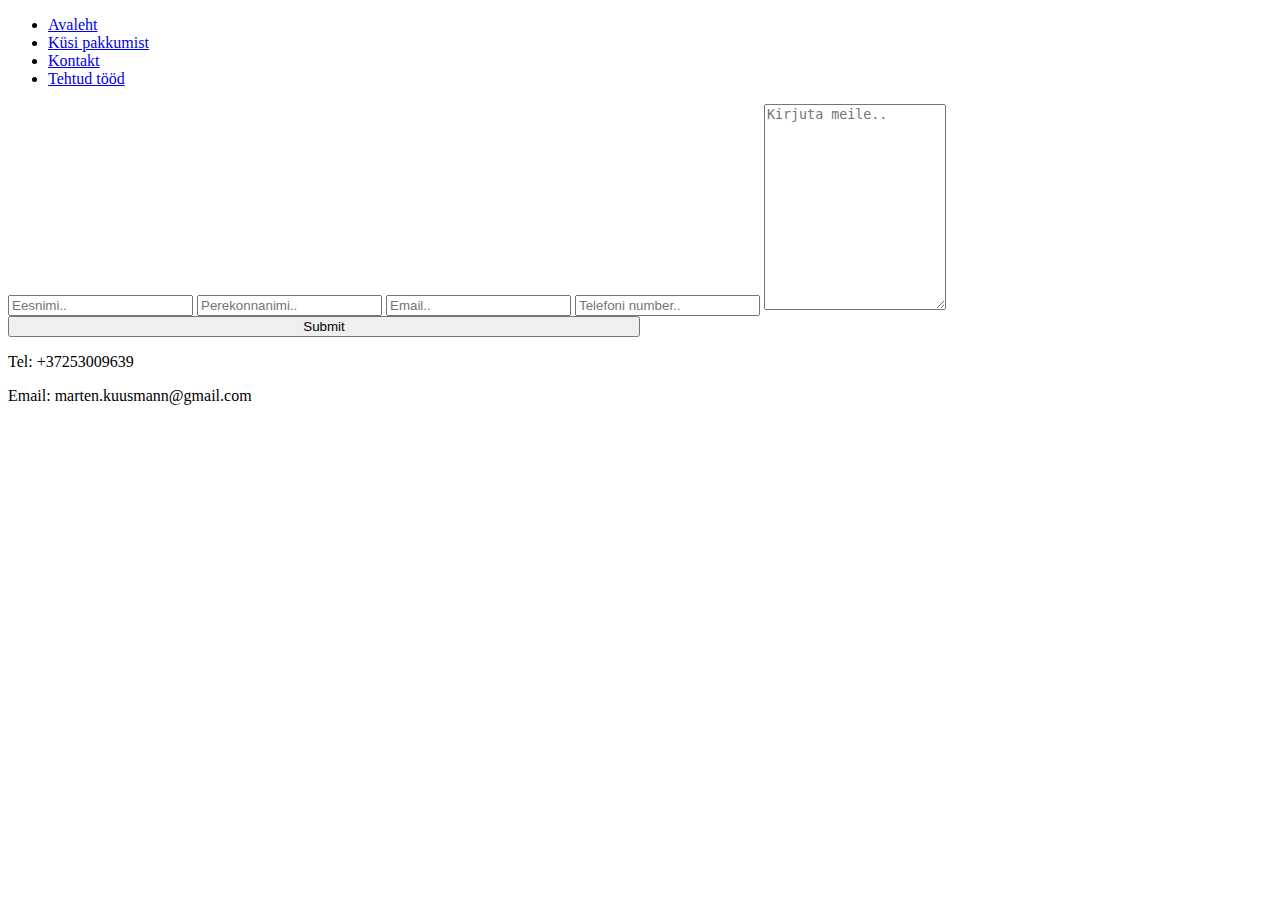
==== contact.html @ b5d1acfa "Add files via upload" ====
<!DOCTYPE html>
<meta http-equiv="Content-Type" content="text/html;charset=utf-8"/>
<html>
<head>
	<title>Kontakt</title>
</head>
<body class="kontakt">


		<ul>
		  <li><a id='home' class="active" href="index.html">Avaleht</a></li>
		  <li><a id='news' href="pakkumine.html">Küsi pakkumist</a></li>
		  <li><a id='contact' href="contact.html">Kontakt</a></li>

		  <li><a id='tehtud' href="tehtudtood.html">Tehtud tööd</a></li>
		</ul>

	<div class="kast">
	</div>

		<div class="container1">
  <form action="action_page.php">

    <label for="fname"></label>
    <input type="text" id="fname" name="firstname" placeholder="Eesnimi..">

    <label for="lname"></label>
    <input type="text" id="lname" name="lastname" placeholder="Perekonnanimi..">
     <label for="lname"></label>
    <input type="text" id="email" name="postkast" placeholder="Email..">

    <label for="telefon"></label>
    <input type="text" id=" number" name="phone" placeholder="Telefoni number..">
    <label for="subject"></label>
    <textarea id="subject" name="subject" placeholder="Kirjuta meile.." style="height:200px"></textarea>
    <div class="loo">
    <input type="submit" value="Submit" style="width: 50%;">
	</div>

  </form>
  <div class="tekst">
  <p class="esimene"> Tel: +37253009639</p>
  <p> Email: marten.kuusmann@gmail.com</p>
  </div>
</div>


</body>
</html>
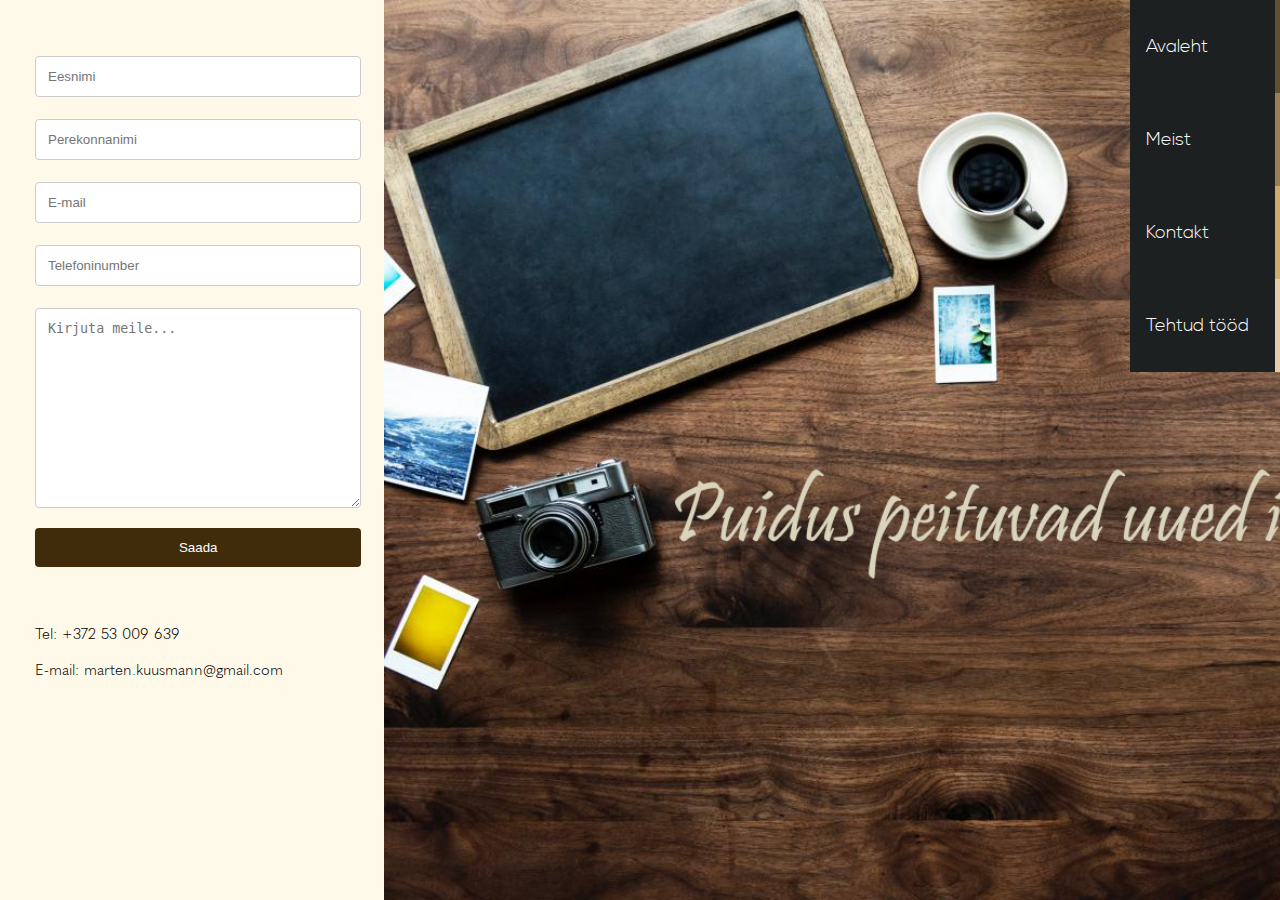
==== commit db7e2344: "CSS done" ====
--- a/contact.html
+++ b/contact.html
@@ -3,13 +3,14 @@
 <html>
 <head>
 	<title>Kontakt</title>
+	<link rel="stylesheet" type="text/css" href="styleuus.css">
 </head>
 <body class="kontakt">
 
 
 		<ul>
 		  <li><a id='home' class="active" href="index.html">Avaleht</a></li>
-		  <li><a id='news' href="pakkumine.html">Küsi pakkumist</a></li>
+		  <li><a id='news' href="pakkumine.html">Meist</a></li>
 		  <li><a id='contact' href="contact.html">Kontakt</a></li>
 
 		  <li><a id='tehtud' href="tehtudtood.html">Tehtud tööd</a></li>
@@ -22,25 +23,25 @@
   <form action="action_page.php">
 
     <label for="fname"></label>
-    <input type="text" id="fname" name="firstname" placeholder="Eesnimi..">
+    <input type="text" id="fname" name="firstname" placeholder="Eesnimi">
 
     <label for="lname"></label>
-    <input type="text" id="lname" name="lastname" placeholder="Perekonnanimi..">
+    <input type="text" id="lname" name="lastname" placeholder="Perekonnanimi">
      <label for="lname"></label>
-    <input type="text" id="email" name="postkast" placeholder="Email..">
+    <input type="text" id="email" name="postkast" placeholder="E-mail">
 
     <label for="telefon"></label>
-    <input type="text" id=" number" name="phone" placeholder="Telefoni number..">
+    <input type="text" id=" number" name="phone" placeholder="Telefoninumber">
     <label for="subject"></label>
-    <textarea id="subject" name="subject" placeholder="Kirjuta meile.." style="height:200px"></textarea>
+    <textarea id="subject" name="subject" placeholder="Kirjuta meile..." style="height:200px"></textarea>
     <div class="loo">
-    <input type="submit" value="Submit" style="width: 50%;">
+    <input type="submit" value="Saada" style="width: 50%;">
 	</div>
 
   </form>
   <div class="tekst">
-  <p class="esimene"> Tel: +37253009639</p>
-  <p> Email: marten.kuusmann@gmail.com</p>
+  <p class="esimene"> Tel: +372 53 009 639</p>
+  <p>E-mail: marten.kuusmann@gmail.com</p>
   </div>
 </div>
 
--- a/styleuus.css
+++ b/styleuus.css
@@ -0,0 +1,431 @@
+@font-face {
+    font-family: terehommikust;
+    src: url(Nexa.woff2);
+}
+
+@font-face {
+    font-family: kuidaspalun;
+    src: url(Acre.woff2);
+}
+
+@font-face {
+    font-family: angelamerkel;
+    src: url(Quasimoda.woff2);
+}
+
+@font-face {
+    font-family: indeks;
+    src: url(Quasimoda.woff2)
+}
+
+body {
+    width: 100%;
+    padding: 0px;
+    margin: 0px;
+    background-color: white;
+}
+
+ul {
+    right: 0%;
+    list-style-type: none;
+    margin: 0px;
+    padding: 0px;
+    width: 150px;
+    position: fixed;
+    background-color: #1c2020;
+    font: normal 18px Oswald, sans-serif;
+}
+
+li a {
+    display: block;
+    color: white;
+    padding: 35px 16px;
+    text-decoration: none;
+}
+
+li a.active {
+    background-color: #1c2020;
+    color: white;
+}
+
+.index {
+    min-height: 100%;
+    position: relative;
+    background-color: #1c2020;
+    margin-left: 20px;
+    margin-right: 20px;
+}
+
+.tehtudtood {
+    background-color: #fef9e8;
+}
+
+#home {
+    border-right: 5px solid #624F34;
+    font-family: terehommikust;
+}
+
+#news {
+    border-right: 5px solid #9C7E53;
+    font-family: terehommikust;
+}
+
+#contact {
+    border-right: 5px solid #D2A96D;
+    font-family: terehommikust;
+}
+
+#tehtud {
+    border-right: 5px solid #E5CBA6;
+    font-family: terehommikust;
+}
+
+#home:hover {
+    background-color: #624F34;
+}
+
+#news:hover {
+    background-color: #9C7E53;
+}
+
+#contact:hover {
+    background-color: #D2A96D;
+}
+
+#tehtud:hover {
+    background-color: #E5CBA6;
+}
+
+.responsive {
+    width: 100%;
+}
+
+.box {
+    width: 100%;
+    float: left;
+    margin: 10px;
+    border-radius: 25px;
+}
+
+.box2 {
+    background-image: url(leht1.jpg);
+    background-size: cover;
+    background-position: center;
+    width: 600px;
+    height: 400px;
+}
+
+.box3 {
+    background-image: url(leht2.jpg);
+    background-size: cover;
+    background-position: center;
+    width: 730px;
+    height: 400px;
+}
+
+.box4 {
+    background-image: url(leht3.jpg);
+    background-size: cover;
+    background-position: center;
+    width: 600px;
+    height: 400px;
+}
+
+.box5 {
+    background-image: url(leht4.jpg);
+    background-size: cover;
+    background-position: center;
+    width: 730px;
+    height: 400px;
+}
+
+.box6 {
+    background-image: url(leht5.jpg);
+    background-size: cover;
+    background-position: center;
+    width: 600px;
+    height: 400px;
+}
+
+.box7 {
+    background-image: url(leht6.jpg);
+    background-size: cover;
+    background-position: center;
+    width: 730px;
+    height: 400px;
+}
+
+.box8 {
+    background-image: url(leht7.jpg);
+    background-size: cover;
+    background-position: center;
+    width: 600px;
+    height: 400px;
+}
+
+.box9 {
+    background-image: url(leht8.jpg);
+    background-size: cover;
+    background-position: center;
+    width: 730px;
+    height: 400px;
+}
+
+.box2:hover {
+    filter: brightness(60%) blur(2px);
+}
+
+.box3:hover {
+    filter: brightness(60%) blur(2px);
+}
+
+.box4:hover {
+    filter: brightness(60%) blur(2px);
+}
+
+.box5:hover {
+    filter: brightness(60%) blur(2px);
+}
+
+.box6:hover {
+    filter: brightness(60%) blur(2px);
+}
+
+.box7:hover {
+    filter: brightness(60%) blur(2px);
+}
+
+.box8:hover {
+    filter: brightness(60%) blur(2px);
+}
+
+.box9:hover {
+    filter: brightness(60%) blur(2px);
+}
+
+.container {
+    text-align: center;
+    color: white;
+}
+
+.centered {
+    position: absolute;
+    top: 18%;
+    left: 50%;
+    transform: translate(-50%, -50%);
+    font-family: kuidaspalun;
+    font-size: 50px;
+    text-transform: uppercase;
+    font-weight: 500;
+}
+
+input[type=text], select, textarea {
+    width: 50%;
+    padding: 12px;
+    border: 1px solid #ccc;
+    border-radius: 4px;
+    box-sizing: border-box;
+    margin-top: 6px;
+    margin-bottom: 16px;
+    resize: vertical;
+}
+
+input[type=submit] {
+    background-color: #402B0B;
+    color: white;
+    padding: 12px 20px;
+    border: none;
+    border-radius: 4px;
+    cursor: pointer;
+}
+
+input[type=submit]:hover {
+    background-color: #191004;
+}
+
+form {
+    width: 170%;
+    padding-left: 35px;
+    border-radius: 5px;
+    padding-top: 50px;
+}
+
+.container1 {
+    width: 30%;
+    background-color: #fef9e8;
+    position: absolute;
+    top: 0;
+    bottom: 0;
+    overflow: hidden;
+    z-index: -1;
+}
+
+.kast {
+    background-repeat-x: no-repeat;
+    background-repeat-y: no-repeat;
+    right: 0%;
+    width: 70%;
+    background-image: url(contactf.jpg);
+    position: absolute;
+    top: 0;
+    bottom: 0;
+    overflow: hidden;
+    z-index: -1;
+}
+
+.esimene {
+    padding-top: 40px;
+}
+
+.tekst {
+    padding-left: 35px;
+    font-size: 15px;
+    font-family: angelamerkel;
+}
+
+.pealkiri {
+    font-family: kuidaspalun;
+    padding-left: 40px;
+    font-size: 39px;
+}
+
+.sear {
+    font-family: angelamerkel;
+    padding-left: 40px;
+    font-size: 20px;
+    margin-top: 0px;
+}
+
+.jutt {
+    color: #1c2020;
+    position: absolute;
+}
+
+.pealkiri1 {
+    text-transform: uppercase;
+    font-family: kuidaspalun;
+    font-weight: 1000;
+    padding-top: 20px;
+    padding-left: 40px;
+    font-size: 30px;
+}
+
+.link1 {
+    color: brown;
+    font-size: 26px;
+}
+
+.kast2 {
+    background-repeat-x: no-repeat;
+    background-repeat-y: no-repeat;
+    position: absolute;
+    right: 0%;
+    width: 37%;
+    background-image: url(pakpilt.jpg);
+    background-size: cover;
+    background-position: center;
+    top: 0;
+    bottom: 0;
+    z-index: -1;
+}
+
+.leht2 {
+    background-color: #fef9e8;
+}
+
+
+@media screen and (min-width: 800px) {
+    .kast {
+        background-repeat-x: no-repeat;
+        background-repeat-y: no-repeat;
+        right: 0%;
+        width: 70%;
+        background-image: url(contactf.jpg);
+        background-size: cover;
+        position: absolute;
+        top: 0;
+        bottom: 0;
+        overflow: hidden;
+        z-index: -1;
+    }
+
+    .kast2 {
+        background-repeat-x: no-repeat;
+        background-repeat-y: no-repeat;
+        position: absolute;
+        right: 0%;
+        width: 37%;
+        background-image: url(pakpilt.jpg);
+        top: 0;
+        bottom: 0;
+        z-index: -1;
+    }
+
+    #cloud-container {
+        background-repeat-x: no-repeat;
+        background-repeat-y: no-repeat;
+        border-radius: 5px;
+        background-image: url(pilt1c.jpg);
+        background-position: center;
+        background-size: cover;
+        width: 24%;
+        position: absolute;
+        top: 20px;
+        bottom: 20px;
+        left: 0;
+        overflow: hidden;
+        z-index: -1;
+        filter: brightness(100%);
+    }
+
+    #cloud-container1 {
+        background-repeat-x: no-repeat;
+        background-repeat-y: no-repeat;
+        border-radius: 5px;
+        background-image: url(pilt2c.jpg);
+        background-size: cover;
+        width: 24%;
+        position: absolute;
+        top: 20px;
+        bottom: 20px;
+        right: 0;
+        left: 25%;
+        overflow: hidden;
+        z-index: -1;
+        filter: brightness(80%);
+    }
+
+    #cloud-container2 {
+        background-repeat-x: no-repeat;
+        background-repeat-y: no-repeat;
+        border-radius: 5px;
+        background-image: url(pilt4c.jpg);
+        background-size: cover;
+        width: 24%;
+        position: absolute;
+        top: 20px;
+        bottom: 20px;
+        right: 0;
+        left: 50%;
+        overflow: hidden;
+        z-index: -1;
+        filter: brightness(100%);
+    }
+
+    #cloud-container3 {
+        background-repeat-x: no-repeat;
+        background-repeat-y: no-repeat;
+        border-radius: 5px;
+        background-image: url(pilt3c.jpg);
+        background-size: cover;
+        width: 25%;
+        position: absolute;
+        top: 20px;
+        bottom: 20px;
+        right: 100px;
+        left: 75%;
+        overflow: hidden;
+        z-index: -1;
+        filter: brightness(100%);
+    }
+}
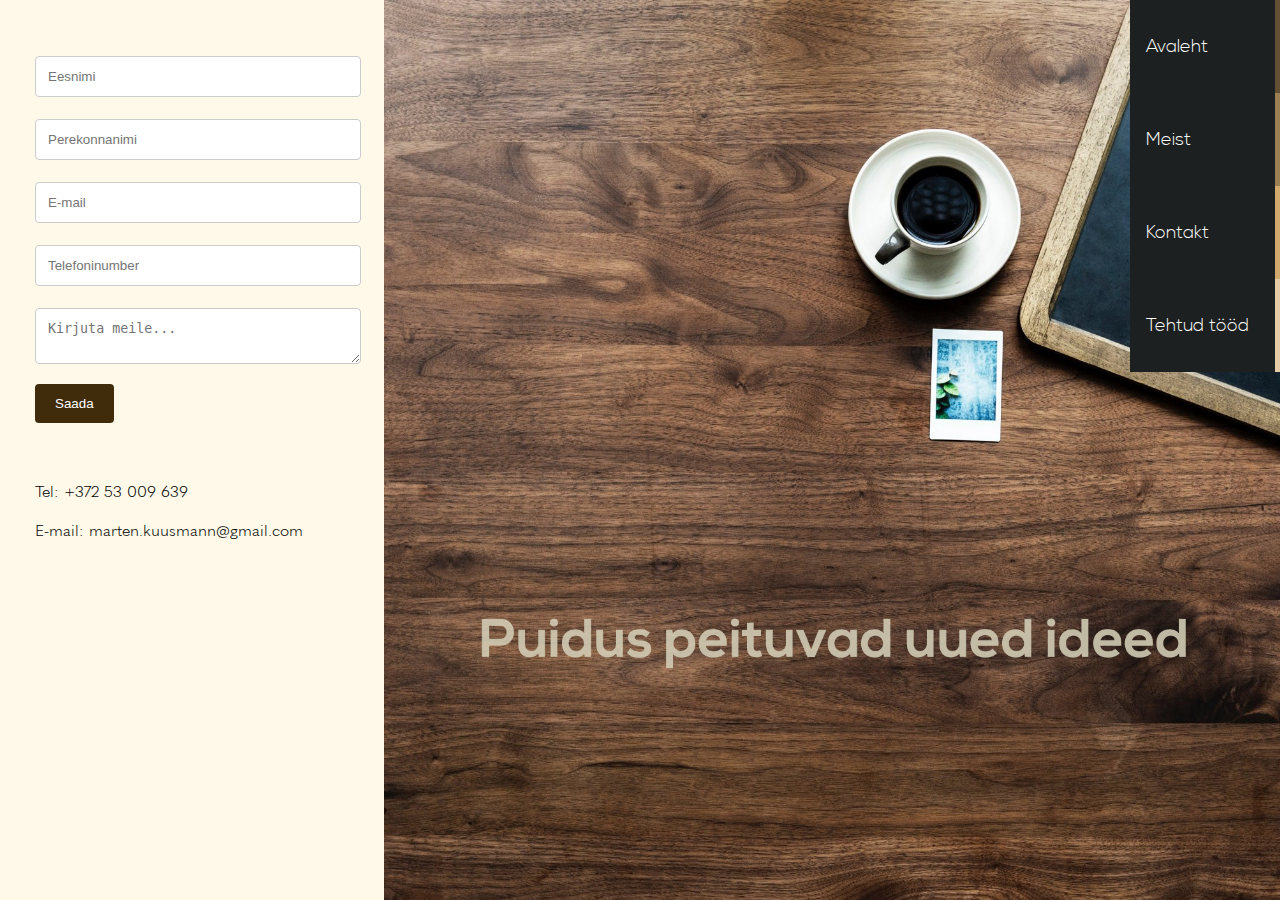
==== commit f94092ed: "Update contact.html" ====
--- a/contact.html
+++ b/contact.html
@@ -5,7 +5,7 @@
 	<title>Kontakt</title>
 	<link rel="stylesheet" type="text/css" href="styleuus.css">
 </head>
-<body class="kontakt">
+<body>
 
 
 		<ul>
@@ -31,11 +31,11 @@
     <input type="text" id="email" name="postkast" placeholder="E-mail">
 
     <label for="telefon"></label>
-    <input type="text" id=" number" name="phone" placeholder="Telefoninumber">
+    <input type="text" id="number" name="phone" placeholder="Telefoninumber">
     <label for="subject"></label>
-    <textarea id="subject" name="subject" placeholder="Kirjuta meile..." style="height:200px"></textarea>
+    <textarea id="subject" name="subject" placeholder="Kirjuta meile..." ></textarea>
     <div class="loo">
-    <input type="submit" value="Saada" style="width: 50%;">
+    <input type="submit" value="Saada">
 	</div>
 
   </form>
--- a/styleuus.css
+++ b/styleuus.css
@@ -22,7 +22,7 @@
     width: 100%;
     padding: 0px;
     margin: 0px;
-    background-color: white;
+    background-color: #1c2020;
 }
 
 ul {
@@ -48,17 +48,7 @@
     color: white;
 }
 
-.index {
-    min-height: 100%;
-    position: relative;
-    background-color: #1c2020;
-    margin-left: 20px;
-    margin-right: 20px;
-}
-
-.tehtudtood {
-    background-color: #fef9e8;
-}
+
 
 #home {
     border-right: 5px solid #624F34;
@@ -210,11 +200,11 @@
 
 .centered {
     position: absolute;
-    top: 18%;
+    top: 12%;
     left: 50%;
     transform: translate(-50%, -50%);
     font-family: kuidaspalun;
-    font-size: 50px;
+    font-size: 38px;
     text-transform: uppercase;
     font-weight: 500;
 }
@@ -261,8 +251,6 @@
 }
 
 .kast {
-    background-repeat-x: no-repeat;
-    background-repeat-y: no-repeat;
     right: 0%;
     width: 70%;
     background-image: url(contactf.jpg);
@@ -279,14 +267,14 @@
 
 .tekst {
     padding-left: 35px;
-    font-size: 15px;
+    -size: 15px;
     font-family: angelamerkel;
 }
 
 .pealkiri {
     font-family: kuidaspalun;
     padding-left: 40px;
-    font-size: 39px;
+    font-size: 38px;
 }
 
 .sear {
@@ -304,10 +292,9 @@
 .pealkiri1 {
     text-transform: uppercase;
     font-family: kuidaspalun;
-    font-weight: 1000;
     padding-top: 20px;
     padding-left: 40px;
-    font-size: 30px;
+    font-size: 27px;
 }
 
 .link1 {
@@ -316,8 +303,7 @@
 }
 
 .kast2 {
-    background-repeat-x: no-repeat;
-    background-repeat-y: no-repeat;
+
     position: absolute;
     right: 0%;
     width: 37%;
@@ -336,8 +322,6 @@
 
 @media screen and (min-width: 800px) {
     .kast {
-        background-repeat-x: no-repeat;
-        background-repeat-y: no-repeat;
         right: 0%;
         width: 70%;
         background-image: url(contactf.jpg);
@@ -350,8 +334,6 @@
     }
 
     .kast2 {
-        background-repeat-x: no-repeat;
-        background-repeat-y: no-repeat;
         position: absolute;
         right: 0%;
         width: 37%;
@@ -362,12 +344,8 @@
     }
 
     #cloud-container {
-        background-repeat-x: no-repeat;
-        background-repeat-y: no-repeat;
+        background-size: cover;
         border-radius: 5px;
-        background-image: url(pilt1c.jpg);
-        background-position: center;
-        background-size: cover;
         width: 24%;
         position: absolute;
         top: 20px;
@@ -379,11 +357,7 @@
     }
 
     #cloud-container1 {
-        background-repeat-x: no-repeat;
-        background-repeat-y: no-repeat;
         border-radius: 5px;
-        background-image: url(pilt2c.jpg);
-        background-size: cover;
         width: 24%;
         position: absolute;
         top: 20px;
@@ -392,15 +366,11 @@
         left: 25%;
         overflow: hidden;
         z-index: -1;
-        filter: brightness(80%);
+        filter: brightness(100%);
     }
 
     #cloud-container2 {
-        background-repeat-x: no-repeat;
-        background-repeat-y: no-repeat;
         border-radius: 5px;
-        background-image: url(pilt4c.jpg);
-        background-size: cover;
         width: 24%;
         position: absolute;
         top: 20px;
@@ -413,11 +383,7 @@
     }
 
     #cloud-container3 {
-        background-repeat-x: no-repeat;
-        background-repeat-y: no-repeat;
         border-radius: 5px;
-        background-image: url(pilt3c.jpg);
-        background-size: cover;
         width: 25%;
         position: absolute;
         top: 20px;
@@ -428,4 +394,5 @@
         z-index: -1;
         filter: brightness(100%);
     }
-}
+
+}
